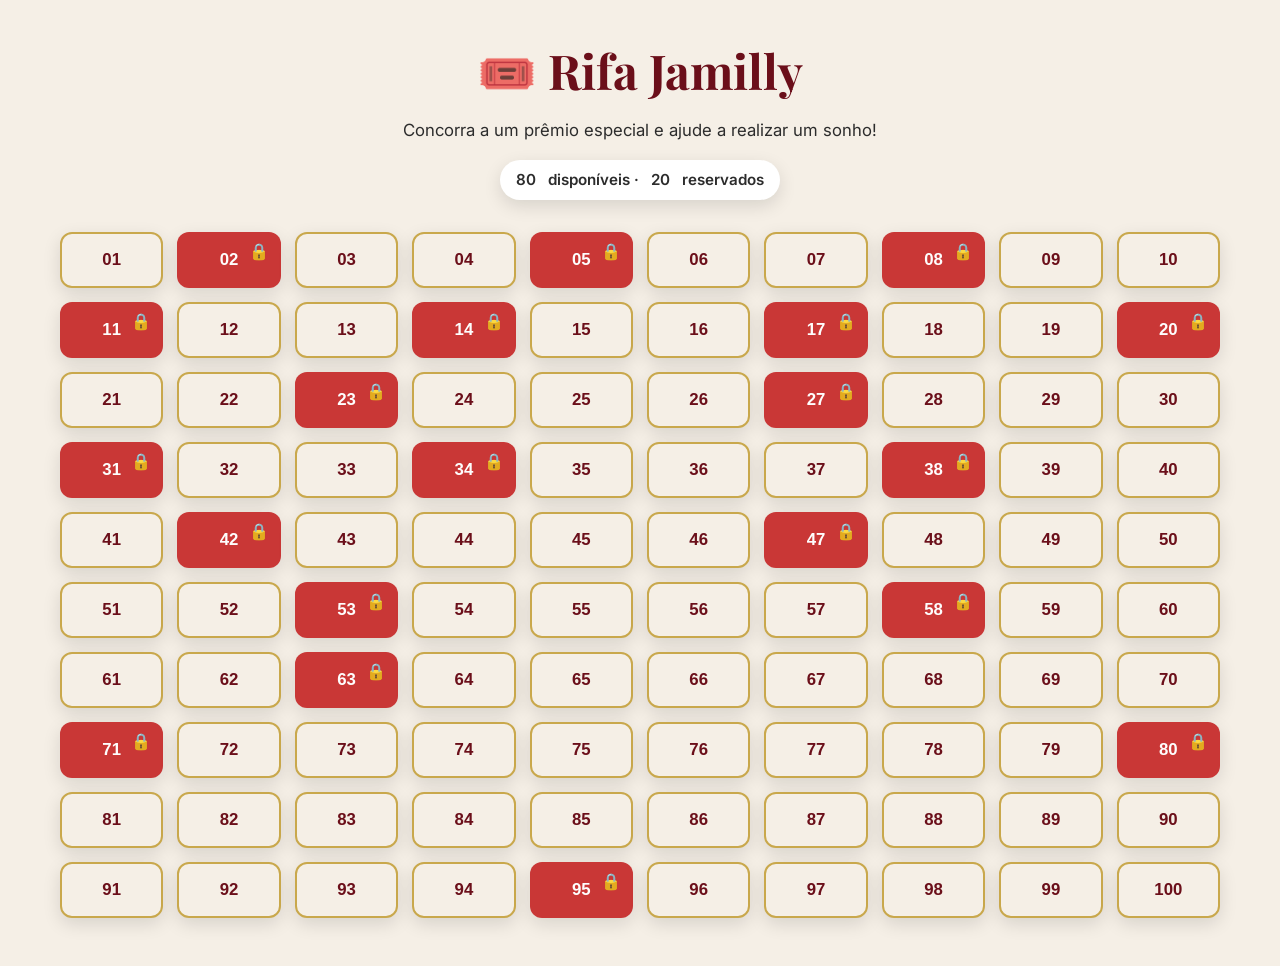
==== detalhe.html @ f8756da6 "Add static rifa pages and data Agent-Logs-Url: https://github.com/paulovictorbotelhosilva/rifa-jamil" ====
<!DOCTYPE html>
<html lang="pt-BR">
  <head>
    <meta charset="UTF-8" />
    <meta name="viewport" content="width=device-width, initial-scale=1.0" />
    <title>Detalhe - Rifa Jamilly</title>
    <link rel="preconnect" href="https://fonts.googleapis.com" />
    <link rel="preconnect" href="https://fonts.gstatic.com" crossorigin />
    <link
      href="https://fonts.googleapis.com/css2?family=Inter:wght@400;600;700&family=Playfair+Display:wght@600;700&display=swap"
      rel="stylesheet"
    />
    <link rel="stylesheet" href="css/style.css" />
  </head>
  <body>
    <main class="container">
      <a class="back-link" href="index.html">← Voltar para todos os números</a>

      <section class="detail-grid">
        <article class="card">
          <h2 class="section-title">Informações da Rifa</h2>
          <p><strong>Nome:</strong> Rifa Jamilly</p>
          <p><strong>Prêmio:</strong> Cesta especial com itens personalizados.</p>
          <p><strong>Data do sorteio:</strong> 30/08/2026</p>
          <p><strong>Valor por número:</strong> R$ 10,00</p>

          <ul class="list">
            <li>Escolha um número disponível.</li>
            <li>Envie o comprovante do PIX após reservar.</li>
            <li>O sorteio será realizado ao vivo no Instagram.</li>
          </ul>

          <div class="pix-box">
            <span class="pix-key">Chave PIX: <strong id="pix-key">98984614936</strong></span>
            <button class="btn btn-outline" id="copy-pix" type="button">📋 Copiar PIX</button>
          </div>
        </article>

        <aside class="card">
          <h2 class="section-title">Número Selecionado</h2>
          <div id="selected-number" class="number-display">--</div>
          <div id="status-badge" class="badge">Status</div>

          <p id="reserved-by" class="notice hidden"></p>

          <a
            id="whatsapp-button"
            class="btn btn-success"
            href="#"
            target="_blank"
            rel="noopener noreferrer"
          >
            💬 Reservar via WhatsApp
          </a>
          <button id="whatsapp-disabled" class="btn btn-disabled hidden" type="button" disabled>
            💬 Reservar via WhatsApp
          </button>
          <p id="reserved-message" class="notice hidden">Este número já foi reservado 💛</p>
        </aside>
      </section>
    </main>

    <script src="js/detalhe.js" defer></script>
  </body>
</html>
---- css/style.css ----
:root {
  --vinho: #6b0f1a;
  --dourado: #c9a84c;
  --bege-claro: #f5efe6;
  --texto: #2c2c2c;
  --branco: #ffffff;
  --verde: #2e7d32;
  --vermelho: #c62828;
  --sombra: 0 6px 18px rgba(0, 0, 0, 0.12);
  --sombra-intensa: 0 10px 24px rgba(0, 0, 0, 0.18);
}

* {
  box-sizing: border-box;
  margin: 0;
  padding: 0;
}

body {
  font-family: "Inter", sans-serif;
  background: var(--bege-claro);
  color: var(--texto);
  line-height: 1.6;
  min-height: 100vh;
}

a {
  color: inherit;
  text-decoration: none;
}

.container {
  max-width: 1200px;
  margin: 0 auto;
  padding: 32px 20px 48px;
}

.header {
  text-align: center;
  margin-bottom: 32px;
}

.header h1 {
  font-family: "Playfair Display", serif;
  font-size: clamp(2rem, 4vw, 3rem);
  color: var(--vinho);
  margin-bottom: 8px;
}

.header p {
  font-size: 1.05rem;
  margin-bottom: 16px;
}

.counter {
  display: inline-flex;
  gap: 12px;
  padding: 8px 16px;
  border-radius: 999px;
  background: var(--branco);
  box-shadow: var(--sombra);
  font-weight: 600;
  font-size: 0.95rem;
}

.numbers-grid {
  display: grid;
  grid-template-columns: repeat(4, minmax(0, 1fr));
  gap: 14px;
}

.number-card {
  position: relative;
  border: 2px solid var(--dourado);
  border-radius: 12px;
  background: var(--bege-claro);
  color: var(--vinho);
  font-size: 1.05rem;
  font-weight: 700;
  padding: 16px 0;
  text-align: center;
  cursor: pointer;
  box-shadow: var(--sombra);
  transition: transform 0.2s ease, box-shadow 0.2s ease;
  min-height: 52px;
}

.number-card.available:hover {
  transform: scale(1.08);
  box-shadow: var(--sombra-intensa);
}

.number-card.reserved {
  background: var(--vermelho);
  color: var(--branco);
  cursor: not-allowed;
  border-color: transparent;
}

.number-card.reserved .lock {
  position: absolute;
  top: 8px;
  right: 10px;
  font-size: 1rem;
}

.number-card:disabled {
  opacity: 0.92;
}

.detail-grid {
  display: grid;
  grid-template-columns: 1fr;
  gap: 24px;
}

.card {
  background: var(--branco);
  border-radius: 12px;
  padding: 24px;
  box-shadow: var(--sombra);
}

.section-title {
  font-family: "Playfair Display", serif;
  color: var(--vinho);
  font-size: 1.6rem;
  margin-bottom: 12px;
}

.list {
  padding-left: 20px;
  display: grid;
  gap: 8px;
  margin-top: 12px;
}

.badge {
  display: inline-flex;
  align-items: center;
  gap: 8px;
  padding: 6px 12px;
  border-radius: 999px;
  font-size: 0.9rem;
  font-weight: 600;
  margin-top: 8px;
}

.badge.available {
  background: rgba(46, 125, 50, 0.12);
  color: var(--verde);
}

.badge.reserved {
  background: rgba(198, 40, 40, 0.12);
  color: var(--vermelho);
}

.number-display {
  font-size: clamp(3rem, 8vw, 5rem);
  font-weight: 700;
  margin-bottom: 8px;
}

.number-display.available {
  color: var(--verde);
}

.number-display.reserved {
  color: var(--vermelho);
}

.btn {
  display: inline-flex;
  align-items: center;
  justify-content: center;
  gap: 8px;
  padding: 12px 18px;
  border-radius: 10px;
  border: none;
  font-weight: 600;
  cursor: pointer;
  min-width: 44px;
  min-height: 44px;
  transition: transform 0.2s ease, box-shadow 0.2s ease;
}

.btn:hover {
  transform: scale(1.03);
  box-shadow: var(--sombra-intensa);
}

.btn-primary {
  background: var(--vinho);
  color: var(--branco);
}

.btn-outline {
  background: transparent;
  border: 1px solid var(--vinho);
  color: var(--vinho);
}

.btn-success {
  background: var(--verde);
  color: var(--branco);
}

.btn-disabled {
  background: #d9d9d9;
  color: #666666;
  cursor: not-allowed;
  box-shadow: none;
}

.btn-disabled:hover {
  transform: none;
  box-shadow: none;
}

.pix-box {
  display: flex;
  flex-wrap: wrap;
  gap: 12px;
  align-items: center;
  margin-top: 12px;
}

.pix-key {
  font-weight: 600;
  font-size: 1rem;
  word-break: break-all;
}

.notice {
  margin-top: 16px;
  font-weight: 600;
  color: var(--vinho);
}

.hidden {
  display: none;
}

.back-link {
  display: inline-flex;
  align-items: center;
  gap: 8px;
  margin-bottom: 20px;
  color: var(--vinho);
  font-weight: 600;
}

@media (min-width: 480px) {
  .numbers-grid {
    grid-template-columns: repeat(6, minmax(0, 1fr));
  }
}

@media (min-width: 1024px) {
  .numbers-grid {
    grid-template-columns: repeat(10, minmax(0, 1fr));
  }

  .detail-grid {
    grid-template-columns: 1.2fr 0.8fr;
    align-items: start;
  }
}
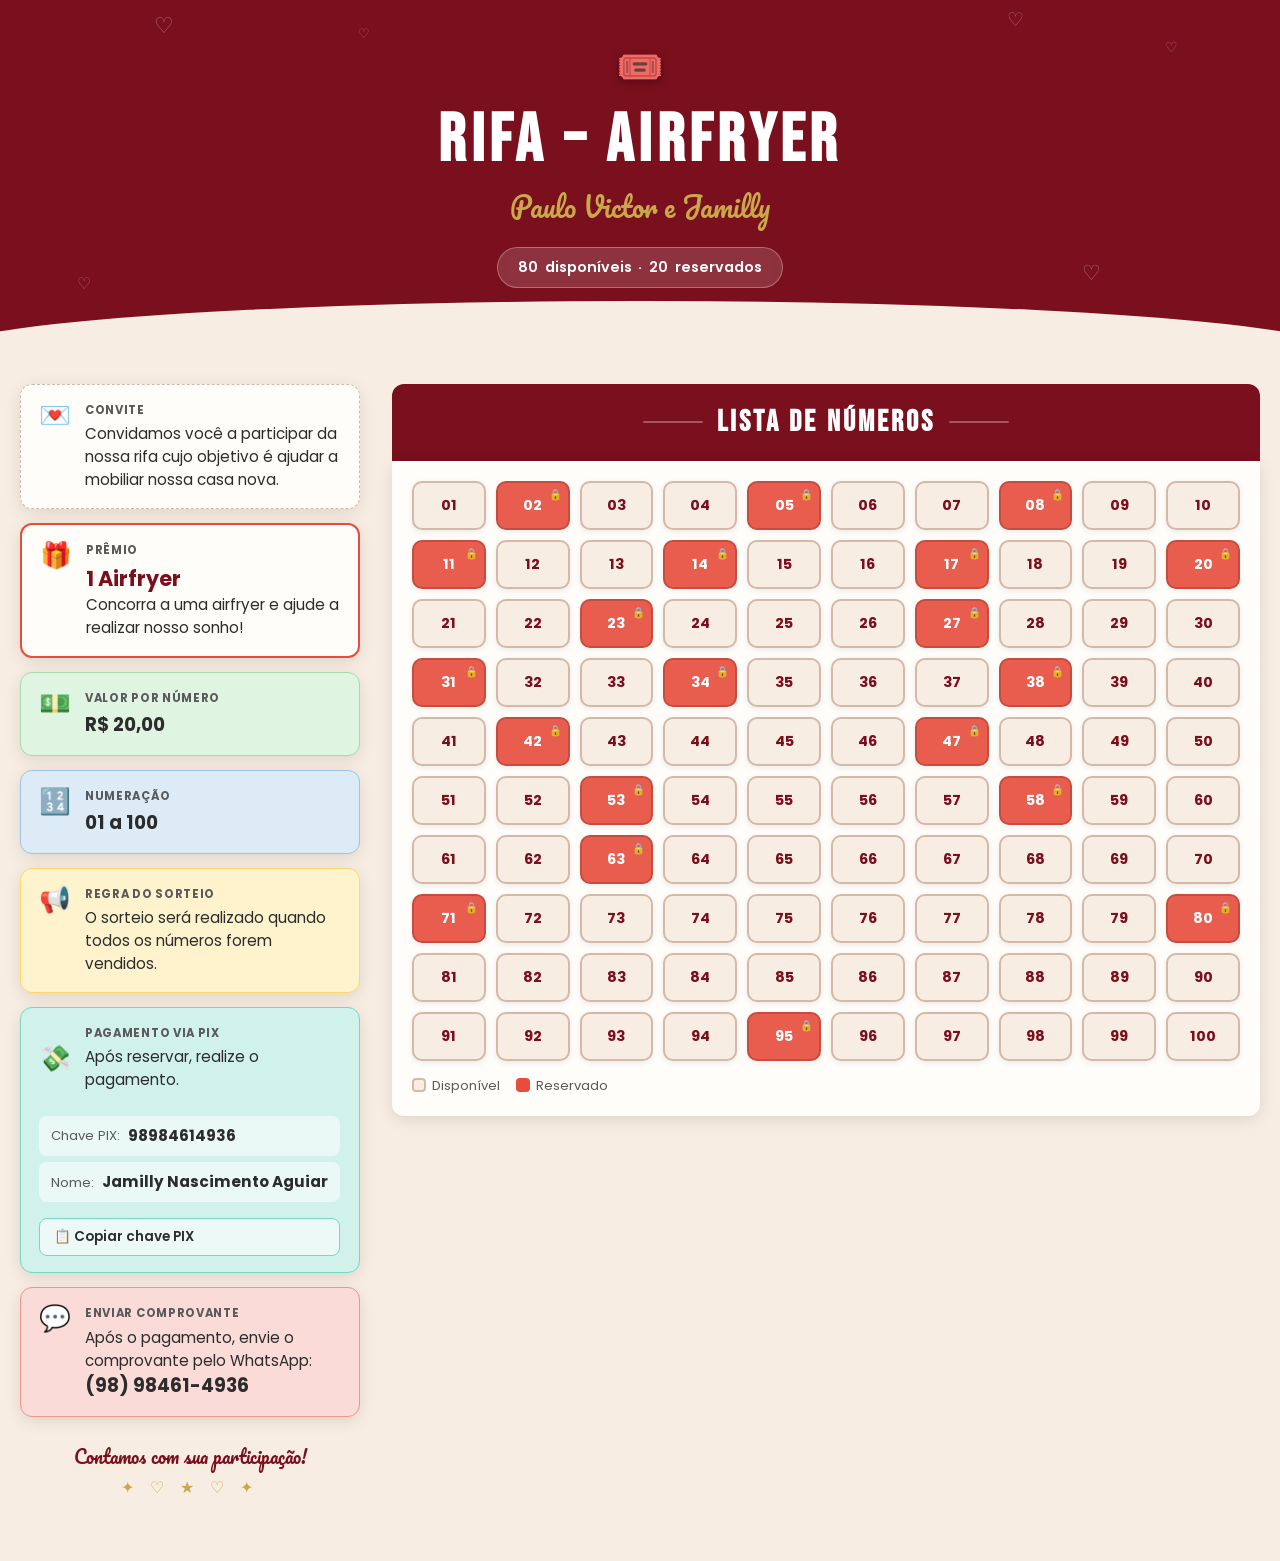
==== commit 724a3196: "feat: redesign completo com nova identidade visual Rifa Airfryer - Nova paleta: vinho #7A0F1D, bege " ====
--- a/detalhe.html
+++ b/detalhe.html
@@ -3,40 +3,70 @@
   <head>
     <meta charset="UTF-8" />
     <meta name="viewport" content="width=device-width, initial-scale=1.0" />
-    <title>Detalhe - Rifa Jamilly</title>
+    <title>Reservar Número – Rifa Airfryer</title>
     <link rel="preconnect" href="https://fonts.googleapis.com" />
     <link rel="preconnect" href="https://fonts.gstatic.com" crossorigin />
     <link
-      href="https://fonts.googleapis.com/css2?family=Inter:wght@400;600;700&family=Playfair+Display:wght@600;700&display=swap"
+      href="https://fonts.googleapis.com/css2?family=Bebas+Neue&family=Pacifico&family=Poppins:wght@400;600;700&display=swap"
       rel="stylesheet"
     />
     <link rel="stylesheet" href="css/style.css" />
   </head>
   <body>
+    <!-- Mini header -->
+    <header class="site-header" style="padding-bottom: 48px;">
+      <span class="heart heart-1">♡</span>
+      <span class="heart heart-3">♡</span>
+      <span class="heart heart-4">♡</span>
+      <div class="header-inner">
+        <span class="header-ticket" aria-hidden="true">🎟️</span>
+        <h1 style="font-size: clamp(1.8rem, 5vw, 2.8rem);">RIFA – AIRFRYER</h1>
+        <p class="header-subtitle" style="font-size: 1rem; margin-bottom: 0;">Paulo Victor e Jamilly</p>
+      </div>
+    </header>
+
     <main class="container">
       <a class="back-link" href="index.html">← Voltar para todos os números</a>
 
       <section class="detail-grid">
+        <!-- Card informações -->
         <article class="card">
           <h2 class="section-title">Informações da Rifa</h2>
-          <p><strong>Nome:</strong> Rifa Jamilly</p>
-          <p><strong>Prêmio:</strong> Cesta especial com itens personalizados.</p>
-          <p><strong>Data do sorteio:</strong> 30/08/2026</p>
-          <p><strong>Valor por número:</strong> R$ 10,00</p>
+
+          <div class="detail-info-row">
+            <strong>🎁 Prêmio:</strong>
+            <span>1 Airfryer</span>
+          </div>
+          <div class="detail-info-row">
+            <strong>💵 Valor:</strong>
+            <span>R$ 20,00 por número</span>
+          </div>
+          <div class="detail-info-row">
+            <strong>🔢 Numeração:</strong>
+            <span>01 a 100</span>
+          </div>
 
           <ul class="list">
-            <li>Escolha um número disponível.</li>
-            <li>Envie o comprovante do PIX após reservar.</li>
-            <li>O sorteio será realizado ao vivo no Instagram.</li>
+            <li>Escolha um número disponível e clique para reservar.</li>
+            <li>Realize o pagamento via PIX para Jamilly Nascimento Aguiar.</li>
+            <li>Envie o comprovante pelo WhatsApp após o pagamento.</li>
+            <li>O sorteio ocorrerá quando todos os números forem vendidos.</li>
           </ul>
 
           <div class="pix-box">
-            <span class="pix-key">Chave PIX: <strong id="pix-key">98984614936</strong></span>
-            <button class="btn btn-outline" id="copy-pix" type="button">📋 Copiar PIX</button>
+            <p class="pix-box-label">💸 Pagamento via PIX</p>
+            <p class="pix-key" id="pix-key">98984614936</p>
+            <p style="font-size:0.85rem; color: var(--texto-suave); margin-top:4px;">
+              Nome: <strong>Jamilly Nascimento Aguiar</strong>
+            </p>
+            <button class="btn btn-outline" id="copy-pix" type="button" style="margin-top:12px;">
+              📋 Copiar chave PIX
+            </button>
           </div>
         </article>
 
-        <aside class="card">
+        <!-- Card número selecionado -->
+        <aside class="card" style="text-align: center;">
           <h2 class="section-title">Número Selecionado</h2>
           <div id="selected-number" class="number-display">--</div>
           <div id="status-badge" class="badge">Status</div>
@@ -53,7 +83,7 @@
             💬 Reservar via WhatsApp
           </a>
           <button id="whatsapp-disabled" class="btn btn-disabled hidden" type="button" disabled>
-            💬 Reservar via WhatsApp
+            💬 Já reservado
           </button>
           <p id="reserved-message" class="notice hidden">Este número já foi reservado 💛</p>
         </aside>
--- a/css/style.css
+++ b/css/style.css
@@ -1,24 +1,42 @@
+/* ===== VARIÁVEIS ===== */
 :root {
-  --vinho: #6b0f1a;
+  --vinho: #7a0f1d;
+  --vinho-dark: #5c0a16;
+  --vermelho: #e74c3c;
+  --bege: #f7ede2;
+  --branco-suave: #fffdf9;
+  --branco: #ffffff;
   --dourado: #c9a84c;
-  --bege-claro: #f5efe6;
   --texto: #2c2c2c;
-  --branco: #ffffff;
-  --verde: #2e7d32;
-  --vermelho: #c62828;
-  --sombra: 0 6px 18px rgba(0, 0, 0, 0.12);
-  --sombra-intensa: 0 10px 24px rgba(0, 0, 0, 0.18);
-}
-
-* {
+  --texto-suave: #5a5a5a;
+
+  /* Cards */
+  --card-verde: #dff5e1;
+  --card-verde-borda: #a8d9b0;
+  --card-azul: #ddebf7;
+  --card-azul-borda: #9dc3e6;
+  --card-amarelo: #fff3cd;
+  --card-amarelo-borda: #ffd966;
+  --card-pix: #d1f2eb;
+  --card-pix-borda: #76d7c4;
+  --card-whats: #fadbd8;
+  --card-whats-borda: #f1948a;
+
+  --sombra: 0 4px 16px rgba(0, 0, 0, 0.1);
+  --sombra-intensa: 0 8px 24px rgba(0, 0, 0, 0.18);
+  --radius: 12px;
+}
+
+/* ===== RESET ===== */
+*, *::before, *::after {
   box-sizing: border-box;
   margin: 0;
   padding: 0;
 }
 
 body {
-  font-family: "Inter", sans-serif;
-  background: var(--bege-claro);
+  font-family: "Poppins", "Inter", sans-serif;
+  background: var(--bege);
   color: var(--texto);
   line-height: 1.6;
   min-height: 100vh;
@@ -29,83 +47,434 @@
   text-decoration: none;
 }
 
-.container {
-  max-width: 1200px;
-  margin: 0 auto;
-  padding: 32px 20px 48px;
-}
-
-.header {
+/* ===== HEADER ===== */
+.site-header {
+  background: var(--vinho);
+  position: relative;
+  padding: 36px 24px 64px;
   text-align: center;
-  margin-bottom: 32px;
-}
-
-.header h1 {
-  font-family: "Playfair Display", serif;
-  font-size: clamp(2rem, 4vw, 3rem);
-  color: var(--vinho);
+  overflow: hidden;
+}
+
+.site-header::after {
+  content: "";
+  position: absolute;
+  bottom: -1px;
+  left: -5%;
+  width: 110%;
+  height: 52px;
+  background: var(--bege);
+  border-radius: 50% 50% 0 0 / 100% 100% 0 0;
+}
+
+.header-inner {
+  position: relative;
+  z-index: 1;
+}
+
+.header-ticket {
+  font-size: 2.4rem;
+  display: block;
   margin-bottom: 8px;
-}
-
-.header p {
-  font-size: 1.05rem;
-  margin-bottom: 16px;
+  filter: drop-shadow(0 2px 4px rgba(0,0,0,0.3));
+}
+
+.site-header h1 {
+  font-family: "Bebas Neue", "Anton", sans-serif;
+  font-size: clamp(2.6rem, 7vw, 4.2rem);
+  color: var(--branco);
+  letter-spacing: 0.08em;
+  line-height: 1.1;
+  text-transform: uppercase;
+}
+
+.header-subtitle {
+  font-family: "Pacifico", cursive;
+  font-size: clamp(1.1rem, 3vw, 1.7rem);
+  color: var(--dourado);
+  margin-top: 6px;
+  margin-bottom: 18px;
 }
 
 .counter {
   display: inline-flex;
-  gap: 12px;
-  padding: 8px 16px;
+  gap: 4px;
+  padding: 8px 20px;
   border-radius: 999px;
-  background: var(--branco);
+  background: rgba(255,255,255,0.15);
+  border: 1.5px solid rgba(255,255,255,0.3);
+  color: var(--branco);
+  font-weight: 600;
+  font-size: 0.9rem;
+  backdrop-filter: blur(4px);
+}
+
+/* Corações decorativos do header */
+.heart {
+  position: absolute;
+  font-size: 1.1rem;
+  color: rgba(255,255,255,0.35);
+  line-height: 1;
+  pointer-events: none;
+  user-select: none;
+}
+.heart-1 { top: 14px; left: 12%; font-size: 1.4rem; }
+.heart-2 { top: 28px; left: 28%; font-size: 0.8rem; }
+.heart-3 { top: 10px; right: 20%; font-size: 1.2rem; }
+.heart-4 { top: 40px; right: 8%; font-size: 0.9rem; }
+.heart-5 { bottom: 60px; left: 6%; font-size: 1rem; }
+.heart-6 { bottom: 68px; right: 14%; font-size: 1.3rem; }
+
+/* ===== LAYOUT PRINCIPAL ===== */
+.main-layout {
+  display: flex;
+  flex-direction: column;
+  gap: 32px;
+  max-width: 1280px;
+  margin: 0 auto;
+  padding: 32px 20px 56px;
+}
+
+@media (min-width: 1024px) {
+  .main-layout {
+    flex-direction: row;
+    align-items: flex-start;
+  }
+
+  .info-column {
+    width: 340px;
+    flex-shrink: 0;
+  }
+
+  .numbers-column {
+    flex: 1;
+    min-width: 0;
+  }
+}
+
+/* ===== COLUNA DE INFORMAÇÕES ===== */
+.info-column {
+  display: flex;
+  flex-direction: column;
+  gap: 14px;
+}
+
+/* ===== CARDS INFORMATIVOS ===== */
+.info-card {
+  border-radius: var(--radius);
+  padding: 16px 18px;
+  display: flex;
+  align-items: flex-start;
+  gap: 14px;
   box-shadow: var(--sombra);
+}
+
+.info-card-icon {
+  font-size: 1.6rem;
+  flex-shrink: 0;
+  line-height: 1;
+  margin-top: 2px;
+}
+
+.info-card-body {
+  flex: 1;
+}
+
+.info-card-title {
+  font-size: 0.72rem;
+  font-weight: 700;
+  text-transform: uppercase;
+  letter-spacing: 0.06em;
+  color: var(--texto-suave);
+  margin-bottom: 4px;
+}
+
+.info-card-text {
+  font-size: 0.95rem;
+  line-height: 1.5;
+  color: var(--texto);
+}
+
+.info-card-text strong {
+  font-size: 1.15rem;
+  display: block;
+}
+
+/* Card convite */
+.card-convite {
+  background: var(--branco-suave);
+  border: 1.5px dashed #d4b8a8;
+}
+
+/* Card prêmio */
+.card-premio {
+  background: var(--branco-suave);
+  border: 2px solid var(--vermelho);
+}
+
+.card-premio .info-card-text strong {
+  color: var(--vinho);
+  font-size: 1.3rem;
+}
+
+/* Card valor */
+.card-valor {
+  background: var(--card-verde);
+  border: 1.5px solid var(--card-verde-borda);
+}
+
+/* Card números */
+.card-numeros {
+  background: var(--card-azul);
+  border: 1.5px solid var(--card-azul-borda);
+}
+
+/* Card regras */
+.card-regras {
+  background: var(--card-amarelo);
+  border: 1.5px solid var(--card-amarelo-borda);
+}
+
+/* Card PIX */
+.card-pix {
+  background: var(--card-pix);
+  border: 1.5px solid var(--card-pix-borda);
+  flex-direction: column;
+}
+
+.card-pix .pix-header {
+  display: flex;
+  align-items: center;
+  gap: 14px;
+}
+
+.card-pix .pix-details {
+  margin-top: 10px;
+  display: flex;
+  flex-direction: column;
+  gap: 6px;
+}
+
+.pix-field {
+  display: flex;
+  align-items: center;
+  gap: 8px;
+  background: rgba(255,255,255,0.55);
+  border-radius: 8px;
+  padding: 8px 12px;
+}
+
+.pix-field span {
+  font-size: 0.82rem;
+  color: var(--texto-suave);
+  white-space: nowrap;
+}
+
+.pix-field strong {
+  font-size: 0.95rem;
+  color: var(--texto);
+  word-break: break-all;
+}
+
+.btn-copy-pix {
+  display: inline-flex;
+  align-items: center;
+  gap: 6px;
+  margin-top: 10px;
+  padding: 8px 14px;
+  border-radius: 8px;
+  border: 1.5px solid var(--card-pix-borda);
+  background: rgba(255,255,255,0.6);
+  font-size: 0.85rem;
   font-weight: 600;
-  font-size: 0.95rem;
+  color: var(--texto);
+  cursor: pointer;
+  transition: background 0.2s;
+  font-family: inherit;
+}
+
+.btn-copy-pix:hover {
+  background: rgba(255,255,255,0.85);
+}
+
+/* Card WhatsApp */
+.card-whats {
+  background: var(--card-whats);
+  border: 1.5px solid var(--card-whats-borda);
+}
+
+/* Rodapé da coluna */
+.info-footer {
+  text-align: center;
+  padding: 12px 0 4px;
+}
+
+.info-footer-text {
+  font-family: "Pacifico", cursive;
+  font-size: 1.1rem;
+  color: var(--vinho);
+}
+
+.info-footer-deco {
+  font-size: 1rem;
+  margin-top: 4px;
+  letter-spacing: 6px;
+  color: var(--dourado);
+}
+
+/* ===== COLUNA DE NÚMEROS ===== */
+.numbers-column {
+  display: flex;
+  flex-direction: column;
+  gap: 0;
+}
+
+.numbers-section-header {
+  background: var(--vinho);
+  border-radius: var(--radius) var(--radius) 0 0;
+  padding: 14px 20px;
+  display: flex;
+  align-items: center;
+  justify-content: center;
+  gap: 14px;
+}
+
+.numbers-section-header h2 {
+  font-family: "Bebas Neue", "Anton", sans-serif;
+  font-size: clamp(1.4rem, 3vw, 1.9rem);
+  color: var(--branco);
+  letter-spacing: 0.1em;
+  text-transform: uppercase;
+}
+
+.numbers-section-header .deco-line {
+  flex: 1;
+  height: 2px;
+  background: rgba(255,255,255,0.3);
+  border-radius: 2px;
+  max-width: 60px;
+}
+
+.numbers-grid-wrapper {
+  background: var(--branco-suave);
+  border-radius: 0 0 var(--radius) var(--radius);
+  padding: 20px;
+  box-shadow: var(--sombra);
 }
 
 .numbers-grid {
   display: grid;
-  grid-template-columns: repeat(4, minmax(0, 1fr));
-  gap: 14px;
+  grid-template-columns: repeat(5, minmax(0, 1fr));
+  gap: 10px;
+}
+
+@media (min-width: 480px) {
+  .numbers-grid {
+    grid-template-columns: repeat(8, minmax(0, 1fr));
+  }
+}
+
+@media (min-width: 768px) {
+  .numbers-grid {
+    grid-template-columns: repeat(10, minmax(0, 1fr));
+  }
 }
 
 .number-card {
   position: relative;
-  border: 2px solid var(--dourado);
-  border-radius: 12px;
-  background: var(--bege-claro);
-  color: var(--vinho);
-  font-size: 1.05rem;
+  border: 2px solid #d4b8a8;
+  border-radius: 10px;
+  background: var(--bege);
+  color: var(--vinho);
+  font-size: 0.9rem;
   font-weight: 700;
-  padding: 16px 0;
+  font-family: "Poppins", sans-serif;
+  padding: 12px 4px;
   text-align: center;
   cursor: pointer;
-  box-shadow: var(--sombra);
-  transition: transform 0.2s ease, box-shadow 0.2s ease;
-  min-height: 52px;
+  box-shadow: 0 2px 6px rgba(0,0,0,0.08);
+  transition: transform 0.18s ease, box-shadow 0.18s ease, background 0.18s;
+  min-height: 48px;
 }
 
 .number-card.available:hover {
-  transform: scale(1.08);
+  transform: scale(1.1);
   box-shadow: var(--sombra-intensa);
+  background: var(--vinho);
+  color: var(--branco);
+  border-color: var(--vinho);
 }
 
 .number-card.reserved {
   background: var(--vermelho);
   color: var(--branco);
   cursor: not-allowed;
-  border-color: transparent;
+  border-color: #c0392b;
 }
 
 .number-card.reserved .lock {
   position: absolute;
-  top: 8px;
-  right: 10px;
-  font-size: 1rem;
+  top: 4px;
+  right: 6px;
+  font-size: 0.65rem;
 }
 
 .number-card:disabled {
-  opacity: 0.92;
+  opacity: 0.9;
+}
+
+/* ===== LEGENDA ===== */
+.grid-legend {
+  display: flex;
+  gap: 16px;
+  flex-wrap: wrap;
+  margin-top: 14px;
+  font-size: 0.82rem;
+  color: var(--texto-suave);
+}
+
+.legend-item {
+  display: flex;
+  align-items: center;
+  gap: 6px;
+}
+
+.legend-dot {
+  width: 14px;
+  height: 14px;
+  border-radius: 4px;
+  flex-shrink: 0;
+}
+
+.legend-dot.available {
+  background: var(--bege);
+  border: 2px solid #d4b8a8;
+}
+
+.legend-dot.reserved {
+  background: var(--vermelho);
+}
+
+/* ===== PÁGINA DETALHE ===== */
+.container {
+  max-width: 980px;
+  margin: 0 auto;
+  padding: 32px 20px 56px;
+}
+
+.back-link {
+  display: inline-flex;
+  align-items: center;
+  gap: 8px;
+  margin-bottom: 24px;
+  color: var(--vinho);
+  font-weight: 600;
+  font-size: 0.95rem;
+  transition: opacity 0.2s;
+}
+
+.back-link:hover {
+  opacity: 0.75;
 }
 
 .detail-grid {
@@ -114,78 +483,155 @@
   gap: 24px;
 }
 
+@media (min-width: 768px) {
+  .detail-grid {
+    grid-template-columns: 1.3fr 0.7fr;
+    align-items: start;
+  }
+}
+
 .card {
-  background: var(--branco);
-  border-radius: 12px;
-  padding: 24px;
+  background: var(--branco-suave);
+  border-radius: var(--radius);
+  padding: 28px;
   box-shadow: var(--sombra);
 }
 
 .section-title {
-  font-family: "Playfair Display", serif;
+  font-family: "Bebas Neue", "Anton", sans-serif;
   color: var(--vinho);
   font-size: 1.6rem;
-  margin-bottom: 12px;
+  letter-spacing: 0.06em;
+  margin-bottom: 16px;
+}
+
+.detail-info-row {
+  display: flex;
+  align-items: baseline;
+  gap: 8px;
+  margin-bottom: 10px;
+  font-size: 0.95rem;
+}
+
+.detail-info-row strong {
+  color: var(--vinho);
+  white-space: nowrap;
 }
 
 .list {
-  padding-left: 20px;
+  list-style: none;
   display: grid;
   gap: 8px;
   margin-top: 12px;
 }
 
+.list li {
+  display: flex;
+  align-items: flex-start;
+  gap: 8px;
+  font-size: 0.93rem;
+}
+
+.list li::before {
+  content: "✦";
+  color: var(--dourado);
+  font-size: 0.75rem;
+  margin-top: 3px;
+  flex-shrink: 0;
+}
+
+.pix-box {
+  margin-top: 20px;
+  background: var(--card-pix);
+  border: 1.5px solid var(--card-pix-borda);
+  border-radius: var(--radius);
+  padding: 16px;
+}
+
+.pix-box-label {
+  font-size: 0.75rem;
+  font-weight: 700;
+  text-transform: uppercase;
+  letter-spacing: 0.07em;
+  color: var(--texto-suave);
+  margin-bottom: 8px;
+}
+
+.pix-key {
+  font-weight: 700;
+  font-size: 1.05rem;
+  word-break: break-all;
+  color: var(--texto);
+}
+
 .badge {
   display: inline-flex;
   align-items: center;
   gap: 8px;
-  padding: 6px 12px;
+  padding: 7px 14px;
   border-radius: 999px;
   font-size: 0.9rem;
   font-weight: 600;
-  margin-top: 8px;
+  margin-top: 10px;
 }
 
 .badge.available {
-  background: rgba(46, 125, 50, 0.12);
-  color: var(--verde);
+  background: var(--card-verde);
+  color: #1a7a40;
+  border: 1.5px solid var(--card-verde-borda);
 }
 
 .badge.reserved {
-  background: rgba(198, 40, 40, 0.12);
-  color: var(--vermelho);
+  background: var(--card-whats);
+  color: #a93226;
+  border: 1.5px solid var(--card-whats-borda);
 }
 
 .number-display {
-  font-size: clamp(3rem, 8vw, 5rem);
-  font-weight: 700;
-  margin-bottom: 8px;
+  font-family: "Bebas Neue", "Anton", sans-serif;
+  font-size: clamp(4rem, 10vw, 6rem);
+  letter-spacing: 0.04em;
+  font-weight: 400;
+  line-height: 1;
+  margin-bottom: 6px;
 }
 
 .number-display.available {
-  color: var(--verde);
+  color: var(--vinho);
 }
 
 .number-display.reserved {
   color: var(--vermelho);
 }
 
+.notice {
+  margin-top: 14px;
+  font-weight: 600;
+  font-size: 0.92rem;
+  color: var(--vinho);
+}
+
 .btn {
   display: inline-flex;
   align-items: center;
   justify-content: center;
   gap: 8px;
-  padding: 12px 18px;
+  padding: 13px 20px;
   border-radius: 10px;
   border: none;
   font-weight: 600;
+  font-size: 0.95rem;
+  font-family: inherit;
   cursor: pointer;
   min-width: 44px;
   min-height: 44px;
-  transition: transform 0.2s ease, box-shadow 0.2s ease;
-}
-
-.btn:hover {
+  transition: transform 0.18s ease, box-shadow 0.18s ease, opacity 0.18s;
+  margin-top: 16px;
+  width: 100%;
+  text-align: center;
+}
+
+.btn:hover:not(:disabled) {
   transform: scale(1.03);
   box-shadow: var(--sombra-intensa);
 }
@@ -197,18 +643,20 @@
 
 .btn-outline {
   background: transparent;
-  border: 1px solid var(--vinho);
-  color: var(--vinho);
+  border: 1.5px solid var(--vinho);
+  color: var(--vinho);
+  margin-top: 10px;
+  width: auto;
 }
 
 .btn-success {
-  background: var(--verde);
+  background: #25d366;
   color: var(--branco);
 }
 
 .btn-disabled {
-  background: #d9d9d9;
-  color: #666666;
+  background: #e0dbd5;
+  color: #999;
   cursor: not-allowed;
   box-shadow: none;
 }
@@ -218,52 +666,6 @@
   box-shadow: none;
 }
 
-.pix-box {
-  display: flex;
-  flex-wrap: wrap;
-  gap: 12px;
-  align-items: center;
-  margin-top: 12px;
-}
-
-.pix-key {
-  font-weight: 600;
-  font-size: 1rem;
-  word-break: break-all;
-}
-
-.notice {
-  margin-top: 16px;
-  font-weight: 600;
-  color: var(--vinho);
-}
-
 .hidden {
   display: none;
 }
-
-.back-link {
-  display: inline-flex;
-  align-items: center;
-  gap: 8px;
-  margin-bottom: 20px;
-  color: var(--vinho);
-  font-weight: 600;
-}
-
-@media (min-width: 480px) {
-  .numbers-grid {
-    grid-template-columns: repeat(6, minmax(0, 1fr));
-  }
-}
-
-@media (min-width: 1024px) {
-  .numbers-grid {
-    grid-template-columns: repeat(10, minmax(0, 1fr));
-  }
-
-  .detail-grid {
-    grid-template-columns: 1.2fr 0.8fr;
-    align-items: start;
-  }
-}
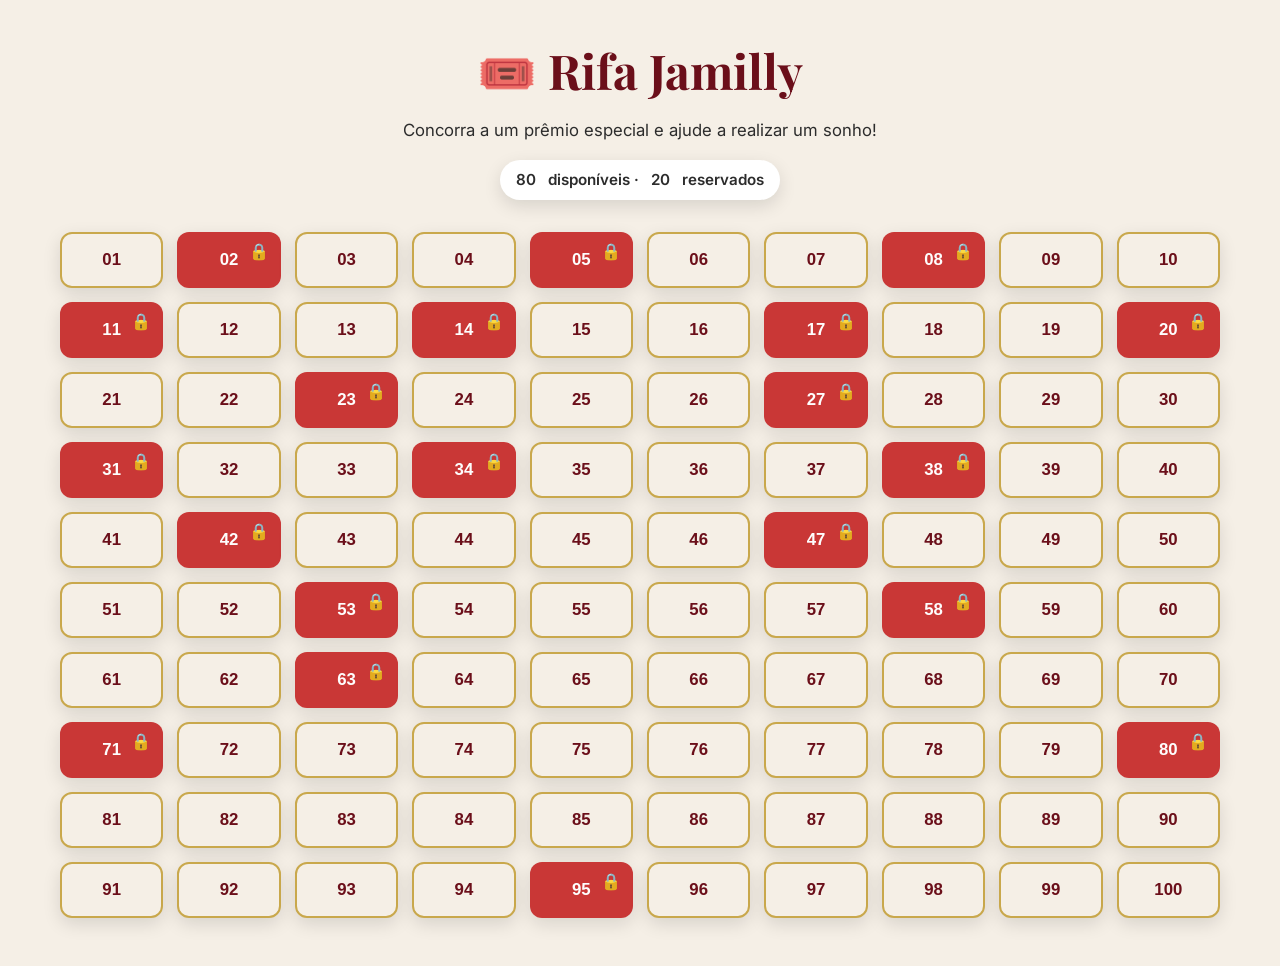
==== commit 6fe7dea1: "Revert "Redesign: Rifa Airfryer – nova identidade visual e informações corretas"" ====
--- a/detalhe.html
+++ b/detalhe.html
@@ -3,70 +3,40 @@
   <head>
     <meta charset="UTF-8" />
     <meta name="viewport" content="width=device-width, initial-scale=1.0" />
-    <title>Reservar Número – Rifa Airfryer</title>
+    <title>Detalhe - Rifa Jamilly</title>
     <link rel="preconnect" href="https://fonts.googleapis.com" />
     <link rel="preconnect" href="https://fonts.gstatic.com" crossorigin />
     <link
-      href="https://fonts.googleapis.com/css2?family=Bebas+Neue&family=Pacifico&family=Poppins:wght@400;600;700&display=swap"
+      href="https://fonts.googleapis.com/css2?family=Inter:wght@400;600;700&family=Playfair+Display:wght@600;700&display=swap"
       rel="stylesheet"
     />
     <link rel="stylesheet" href="css/style.css" />
   </head>
   <body>
-    <!-- Mini header -->
-    <header class="site-header" style="padding-bottom: 48px;">
-      <span class="heart heart-1">♡</span>
-      <span class="heart heart-3">♡</span>
-      <span class="heart heart-4">♡</span>
-      <div class="header-inner">
-        <span class="header-ticket" aria-hidden="true">🎟️</span>
-        <h1 style="font-size: clamp(1.8rem, 5vw, 2.8rem);">RIFA – AIRFRYER</h1>
-        <p class="header-subtitle" style="font-size: 1rem; margin-bottom: 0;">Paulo Victor e Jamilly</p>
-      </div>
-    </header>
-
     <main class="container">
       <a class="back-link" href="index.html">← Voltar para todos os números</a>
 
       <section class="detail-grid">
-        <!-- Card informações -->
         <article class="card">
           <h2 class="section-title">Informações da Rifa</h2>
-
-          <div class="detail-info-row">
-            <strong>🎁 Prêmio:</strong>
-            <span>1 Airfryer</span>
-          </div>
-          <div class="detail-info-row">
-            <strong>💵 Valor:</strong>
-            <span>R$ 20,00 por número</span>
-          </div>
-          <div class="detail-info-row">
-            <strong>🔢 Numeração:</strong>
-            <span>01 a 100</span>
-          </div>
+          <p><strong>Nome:</strong> Rifa Jamilly</p>
+          <p><strong>Prêmio:</strong> Cesta especial com itens personalizados.</p>
+          <p><strong>Data do sorteio:</strong> 30/08/2026</p>
+          <p><strong>Valor por número:</strong> R$ 10,00</p>
 
           <ul class="list">
-            <li>Escolha um número disponível e clique para reservar.</li>
-            <li>Realize o pagamento via PIX para Jamilly Nascimento Aguiar.</li>
-            <li>Envie o comprovante pelo WhatsApp após o pagamento.</li>
-            <li>O sorteio ocorrerá quando todos os números forem vendidos.</li>
+            <li>Escolha um número disponível.</li>
+            <li>Envie o comprovante do PIX após reservar.</li>
+            <li>O sorteio será realizado ao vivo no Instagram.</li>
           </ul>
 
           <div class="pix-box">
-            <p class="pix-box-label">💸 Pagamento via PIX</p>
-            <p class="pix-key" id="pix-key">98984614936</p>
-            <p style="font-size:0.85rem; color: var(--texto-suave); margin-top:4px;">
-              Nome: <strong>Jamilly Nascimento Aguiar</strong>
-            </p>
-            <button class="btn btn-outline" id="copy-pix" type="button" style="margin-top:12px;">
-              📋 Copiar chave PIX
-            </button>
+            <span class="pix-key">Chave PIX: <strong id="pix-key">98984614936</strong></span>
+            <button class="btn btn-outline" id="copy-pix" type="button">📋 Copiar PIX</button>
           </div>
         </article>
 
-        <!-- Card número selecionado -->
-        <aside class="card" style="text-align: center;">
+        <aside class="card">
           <h2 class="section-title">Número Selecionado</h2>
           <div id="selected-number" class="number-display">--</div>
           <div id="status-badge" class="badge">Status</div>
@@ -83,7 +53,7 @@
             💬 Reservar via WhatsApp
           </a>
           <button id="whatsapp-disabled" class="btn btn-disabled hidden" type="button" disabled>
-            💬 Já reservado
+            💬 Reservar via WhatsApp
           </button>
           <p id="reserved-message" class="notice hidden">Este número já foi reservado 💛</p>
         </aside>
--- a/css/style.css
+++ b/css/style.css
@@ -1,42 +1,24 @@
-/* ===== VARIÁVEIS ===== */
 :root {
-  --vinho: #7a0f1d;
-  --vinho-dark: #5c0a16;
-  --vermelho: #e74c3c;
-  --bege: #f7ede2;
-  --branco-suave: #fffdf9;
+  --vinho: #6b0f1a;
+  --dourado: #c9a84c;
+  --bege-claro: #f5efe6;
+  --texto: #2c2c2c;
   --branco: #ffffff;
-  --dourado: #c9a84c;
-  --texto: #2c2c2c;
-  --texto-suave: #5a5a5a;
-
-  /* Cards */
-  --card-verde: #dff5e1;
-  --card-verde-borda: #a8d9b0;
-  --card-azul: #ddebf7;
-  --card-azul-borda: #9dc3e6;
-  --card-amarelo: #fff3cd;
-  --card-amarelo-borda: #ffd966;
-  --card-pix: #d1f2eb;
-  --card-pix-borda: #76d7c4;
-  --card-whats: #fadbd8;
-  --card-whats-borda: #f1948a;
-
-  --sombra: 0 4px 16px rgba(0, 0, 0, 0.1);
-  --sombra-intensa: 0 8px 24px rgba(0, 0, 0, 0.18);
-  --radius: 12px;
-}
-
-/* ===== RESET ===== */
-*, *::before, *::after {
+  --verde: #2e7d32;
+  --vermelho: #c62828;
+  --sombra: 0 6px 18px rgba(0, 0, 0, 0.12);
+  --sombra-intensa: 0 10px 24px rgba(0, 0, 0, 0.18);
+}
+
+* {
   box-sizing: border-box;
   margin: 0;
   padding: 0;
 }
 
 body {
-  font-family: "Poppins", "Inter", sans-serif;
-  background: var(--bege);
+  font-family: "Inter", sans-serif;
+  background: var(--bege-claro);
   color: var(--texto);
   line-height: 1.6;
   min-height: 100vh;
@@ -47,434 +29,83 @@
   text-decoration: none;
 }
 
-/* ===== HEADER ===== */
-.site-header {
-  background: var(--vinho);
-  position: relative;
-  padding: 36px 24px 64px;
+.container {
+  max-width: 1200px;
+  margin: 0 auto;
+  padding: 32px 20px 48px;
+}
+
+.header {
   text-align: center;
-  overflow: hidden;
-}
-
-.site-header::after {
-  content: "";
-  position: absolute;
-  bottom: -1px;
-  left: -5%;
-  width: 110%;
-  height: 52px;
-  background: var(--bege);
-  border-radius: 50% 50% 0 0 / 100% 100% 0 0;
-}
-
-.header-inner {
-  position: relative;
-  z-index: 1;
-}
-
-.header-ticket {
-  font-size: 2.4rem;
-  display: block;
+  margin-bottom: 32px;
+}
+
+.header h1 {
+  font-family: "Playfair Display", serif;
+  font-size: clamp(2rem, 4vw, 3rem);
+  color: var(--vinho);
   margin-bottom: 8px;
-  filter: drop-shadow(0 2px 4px rgba(0,0,0,0.3));
-}
-
-.site-header h1 {
-  font-family: "Bebas Neue", "Anton", sans-serif;
-  font-size: clamp(2.6rem, 7vw, 4.2rem);
-  color: var(--branco);
-  letter-spacing: 0.08em;
-  line-height: 1.1;
-  text-transform: uppercase;
-}
-
-.header-subtitle {
-  font-family: "Pacifico", cursive;
-  font-size: clamp(1.1rem, 3vw, 1.7rem);
-  color: var(--dourado);
-  margin-top: 6px;
-  margin-bottom: 18px;
+}
+
+.header p {
+  font-size: 1.05rem;
+  margin-bottom: 16px;
 }
 
 .counter {
   display: inline-flex;
-  gap: 4px;
-  padding: 8px 20px;
+  gap: 12px;
+  padding: 8px 16px;
   border-radius: 999px;
-  background: rgba(255,255,255,0.15);
-  border: 1.5px solid rgba(255,255,255,0.3);
-  color: var(--branco);
-  font-weight: 600;
-  font-size: 0.9rem;
-  backdrop-filter: blur(4px);
-}
-
-/* Corações decorativos do header */
-.heart {
-  position: absolute;
-  font-size: 1.1rem;
-  color: rgba(255,255,255,0.35);
-  line-height: 1;
-  pointer-events: none;
-  user-select: none;
-}
-.heart-1 { top: 14px; left: 12%; font-size: 1.4rem; }
-.heart-2 { top: 28px; left: 28%; font-size: 0.8rem; }
-.heart-3 { top: 10px; right: 20%; font-size: 1.2rem; }
-.heart-4 { top: 40px; right: 8%; font-size: 0.9rem; }
-.heart-5 { bottom: 60px; left: 6%; font-size: 1rem; }
-.heart-6 { bottom: 68px; right: 14%; font-size: 1.3rem; }
-
-/* ===== LAYOUT PRINCIPAL ===== */
-.main-layout {
-  display: flex;
-  flex-direction: column;
-  gap: 32px;
-  max-width: 1280px;
-  margin: 0 auto;
-  padding: 32px 20px 56px;
-}
-
-@media (min-width: 1024px) {
-  .main-layout {
-    flex-direction: row;
-    align-items: flex-start;
-  }
-
-  .info-column {
-    width: 340px;
-    flex-shrink: 0;
-  }
-
-  .numbers-column {
-    flex: 1;
-    min-width: 0;
-  }
-}
-
-/* ===== COLUNA DE INFORMAÇÕES ===== */
-.info-column {
-  display: flex;
-  flex-direction: column;
-  gap: 14px;
-}
-
-/* ===== CARDS INFORMATIVOS ===== */
-.info-card {
-  border-radius: var(--radius);
-  padding: 16px 18px;
-  display: flex;
-  align-items: flex-start;
-  gap: 14px;
+  background: var(--branco);
   box-shadow: var(--sombra);
-}
-
-.info-card-icon {
-  font-size: 1.6rem;
-  flex-shrink: 0;
-  line-height: 1;
-  margin-top: 2px;
-}
-
-.info-card-body {
-  flex: 1;
-}
-
-.info-card-title {
-  font-size: 0.72rem;
-  font-weight: 700;
-  text-transform: uppercase;
-  letter-spacing: 0.06em;
-  color: var(--texto-suave);
-  margin-bottom: 4px;
-}
-
-.info-card-text {
+  font-weight: 600;
   font-size: 0.95rem;
-  line-height: 1.5;
-  color: var(--texto);
-}
-
-.info-card-text strong {
-  font-size: 1.15rem;
-  display: block;
-}
-
-/* Card convite */
-.card-convite {
-  background: var(--branco-suave);
-  border: 1.5px dashed #d4b8a8;
-}
-
-/* Card prêmio */
-.card-premio {
-  background: var(--branco-suave);
-  border: 2px solid var(--vermelho);
-}
-
-.card-premio .info-card-text strong {
-  color: var(--vinho);
-  font-size: 1.3rem;
-}
-
-/* Card valor */
-.card-valor {
-  background: var(--card-verde);
-  border: 1.5px solid var(--card-verde-borda);
-}
-
-/* Card números */
-.card-numeros {
-  background: var(--card-azul);
-  border: 1.5px solid var(--card-azul-borda);
-}
-
-/* Card regras */
-.card-regras {
-  background: var(--card-amarelo);
-  border: 1.5px solid var(--card-amarelo-borda);
-}
-
-/* Card PIX */
-.card-pix {
-  background: var(--card-pix);
-  border: 1.5px solid var(--card-pix-borda);
-  flex-direction: column;
-}
-
-.card-pix .pix-header {
-  display: flex;
-  align-items: center;
-  gap: 14px;
-}
-
-.card-pix .pix-details {
-  margin-top: 10px;
-  display: flex;
-  flex-direction: column;
-  gap: 6px;
-}
-
-.pix-field {
-  display: flex;
-  align-items: center;
-  gap: 8px;
-  background: rgba(255,255,255,0.55);
-  border-radius: 8px;
-  padding: 8px 12px;
-}
-
-.pix-field span {
-  font-size: 0.82rem;
-  color: var(--texto-suave);
-  white-space: nowrap;
-}
-
-.pix-field strong {
-  font-size: 0.95rem;
-  color: var(--texto);
-  word-break: break-all;
-}
-
-.btn-copy-pix {
-  display: inline-flex;
-  align-items: center;
-  gap: 6px;
-  margin-top: 10px;
-  padding: 8px 14px;
-  border-radius: 8px;
-  border: 1.5px solid var(--card-pix-borda);
-  background: rgba(255,255,255,0.6);
-  font-size: 0.85rem;
-  font-weight: 600;
-  color: var(--texto);
-  cursor: pointer;
-  transition: background 0.2s;
-  font-family: inherit;
-}
-
-.btn-copy-pix:hover {
-  background: rgba(255,255,255,0.85);
-}
-
-/* Card WhatsApp */
-.card-whats {
-  background: var(--card-whats);
-  border: 1.5px solid var(--card-whats-borda);
-}
-
-/* Rodapé da coluna */
-.info-footer {
-  text-align: center;
-  padding: 12px 0 4px;
-}
-
-.info-footer-text {
-  font-family: "Pacifico", cursive;
-  font-size: 1.1rem;
-  color: var(--vinho);
-}
-
-.info-footer-deco {
-  font-size: 1rem;
-  margin-top: 4px;
-  letter-spacing: 6px;
-  color: var(--dourado);
-}
-
-/* ===== COLUNA DE NÚMEROS ===== */
-.numbers-column {
-  display: flex;
-  flex-direction: column;
-  gap: 0;
-}
-
-.numbers-section-header {
-  background: var(--vinho);
-  border-radius: var(--radius) var(--radius) 0 0;
-  padding: 14px 20px;
-  display: flex;
-  align-items: center;
-  justify-content: center;
-  gap: 14px;
-}
-
-.numbers-section-header h2 {
-  font-family: "Bebas Neue", "Anton", sans-serif;
-  font-size: clamp(1.4rem, 3vw, 1.9rem);
-  color: var(--branco);
-  letter-spacing: 0.1em;
-  text-transform: uppercase;
-}
-
-.numbers-section-header .deco-line {
-  flex: 1;
-  height: 2px;
-  background: rgba(255,255,255,0.3);
-  border-radius: 2px;
-  max-width: 60px;
-}
-
-.numbers-grid-wrapper {
-  background: var(--branco-suave);
-  border-radius: 0 0 var(--radius) var(--radius);
-  padding: 20px;
-  box-shadow: var(--sombra);
 }
 
 .numbers-grid {
   display: grid;
-  grid-template-columns: repeat(5, minmax(0, 1fr));
-  gap: 10px;
-}
-
-@media (min-width: 480px) {
-  .numbers-grid {
-    grid-template-columns: repeat(8, minmax(0, 1fr));
-  }
-}
-
-@media (min-width: 768px) {
-  .numbers-grid {
-    grid-template-columns: repeat(10, minmax(0, 1fr));
-  }
+  grid-template-columns: repeat(4, minmax(0, 1fr));
+  gap: 14px;
 }
 
 .number-card {
   position: relative;
-  border: 2px solid #d4b8a8;
-  border-radius: 10px;
-  background: var(--bege);
-  color: var(--vinho);
-  font-size: 0.9rem;
+  border: 2px solid var(--dourado);
+  border-radius: 12px;
+  background: var(--bege-claro);
+  color: var(--vinho);
+  font-size: 1.05rem;
   font-weight: 700;
-  font-family: "Poppins", sans-serif;
-  padding: 12px 4px;
+  padding: 16px 0;
   text-align: center;
   cursor: pointer;
-  box-shadow: 0 2px 6px rgba(0,0,0,0.08);
-  transition: transform 0.18s ease, box-shadow 0.18s ease, background 0.18s;
-  min-height: 48px;
+  box-shadow: var(--sombra);
+  transition: transform 0.2s ease, box-shadow 0.2s ease;
+  min-height: 52px;
 }
 
 .number-card.available:hover {
-  transform: scale(1.1);
+  transform: scale(1.08);
   box-shadow: var(--sombra-intensa);
-  background: var(--vinho);
-  color: var(--branco);
-  border-color: var(--vinho);
 }
 
 .number-card.reserved {
   background: var(--vermelho);
   color: var(--branco);
   cursor: not-allowed;
-  border-color: #c0392b;
+  border-color: transparent;
 }
 
 .number-card.reserved .lock {
   position: absolute;
-  top: 4px;
-  right: 6px;
-  font-size: 0.65rem;
+  top: 8px;
+  right: 10px;
+  font-size: 1rem;
 }
 
 .number-card:disabled {
-  opacity: 0.9;
-}
-
-/* ===== LEGENDA ===== */
-.grid-legend {
-  display: flex;
-  gap: 16px;
-  flex-wrap: wrap;
-  margin-top: 14px;
-  font-size: 0.82rem;
-  color: var(--texto-suave);
-}
-
-.legend-item {
-  display: flex;
-  align-items: center;
-  gap: 6px;
-}
-
-.legend-dot {
-  width: 14px;
-  height: 14px;
-  border-radius: 4px;
-  flex-shrink: 0;
-}
-
-.legend-dot.available {
-  background: var(--bege);
-  border: 2px solid #d4b8a8;
-}
-
-.legend-dot.reserved {
-  background: var(--vermelho);
-}
-
-/* ===== PÁGINA DETALHE ===== */
-.container {
-  max-width: 980px;
-  margin: 0 auto;
-  padding: 32px 20px 56px;
-}
-
-.back-link {
-  display: inline-flex;
-  align-items: center;
-  gap: 8px;
-  margin-bottom: 24px;
-  color: var(--vinho);
-  font-weight: 600;
-  font-size: 0.95rem;
-  transition: opacity 0.2s;
-}
-
-.back-link:hover {
-  opacity: 0.75;
+  opacity: 0.92;
 }
 
 .detail-grid {
@@ -483,155 +114,78 @@
   gap: 24px;
 }
 
-@media (min-width: 768px) {
-  .detail-grid {
-    grid-template-columns: 1.3fr 0.7fr;
-    align-items: start;
-  }
-}
-
 .card {
-  background: var(--branco-suave);
-  border-radius: var(--radius);
-  padding: 28px;
+  background: var(--branco);
+  border-radius: 12px;
+  padding: 24px;
   box-shadow: var(--sombra);
 }
 
 .section-title {
-  font-family: "Bebas Neue", "Anton", sans-serif;
+  font-family: "Playfair Display", serif;
   color: var(--vinho);
   font-size: 1.6rem;
-  letter-spacing: 0.06em;
-  margin-bottom: 16px;
-}
-
-.detail-info-row {
-  display: flex;
-  align-items: baseline;
-  gap: 8px;
-  margin-bottom: 10px;
-  font-size: 0.95rem;
-}
-
-.detail-info-row strong {
-  color: var(--vinho);
-  white-space: nowrap;
+  margin-bottom: 12px;
 }
 
 .list {
-  list-style: none;
+  padding-left: 20px;
   display: grid;
   gap: 8px;
   margin-top: 12px;
 }
 
-.list li {
-  display: flex;
-  align-items: flex-start;
-  gap: 8px;
-  font-size: 0.93rem;
-}
-
-.list li::before {
-  content: "✦";
-  color: var(--dourado);
-  font-size: 0.75rem;
-  margin-top: 3px;
-  flex-shrink: 0;
-}
-
-.pix-box {
-  margin-top: 20px;
-  background: var(--card-pix);
-  border: 1.5px solid var(--card-pix-borda);
-  border-radius: var(--radius);
-  padding: 16px;
-}
-
-.pix-box-label {
-  font-size: 0.75rem;
-  font-weight: 700;
-  text-transform: uppercase;
-  letter-spacing: 0.07em;
-  color: var(--texto-suave);
-  margin-bottom: 8px;
-}
-
-.pix-key {
-  font-weight: 700;
-  font-size: 1.05rem;
-  word-break: break-all;
-  color: var(--texto);
-}
-
 .badge {
   display: inline-flex;
   align-items: center;
   gap: 8px;
-  padding: 7px 14px;
+  padding: 6px 12px;
   border-radius: 999px;
   font-size: 0.9rem;
   font-weight: 600;
-  margin-top: 10px;
+  margin-top: 8px;
 }
 
 .badge.available {
-  background: var(--card-verde);
-  color: #1a7a40;
-  border: 1.5px solid var(--card-verde-borda);
+  background: rgba(46, 125, 50, 0.12);
+  color: var(--verde);
 }
 
 .badge.reserved {
-  background: var(--card-whats);
-  color: #a93226;
-  border: 1.5px solid var(--card-whats-borda);
+  background: rgba(198, 40, 40, 0.12);
+  color: var(--vermelho);
 }
 
 .number-display {
-  font-family: "Bebas Neue", "Anton", sans-serif;
-  font-size: clamp(4rem, 10vw, 6rem);
-  letter-spacing: 0.04em;
-  font-weight: 400;
-  line-height: 1;
-  margin-bottom: 6px;
+  font-size: clamp(3rem, 8vw, 5rem);
+  font-weight: 700;
+  margin-bottom: 8px;
 }
 
 .number-display.available {
-  color: var(--vinho);
+  color: var(--verde);
 }
 
 .number-display.reserved {
   color: var(--vermelho);
 }
 
-.notice {
-  margin-top: 14px;
-  font-weight: 600;
-  font-size: 0.92rem;
-  color: var(--vinho);
-}
-
 .btn {
   display: inline-flex;
   align-items: center;
   justify-content: center;
   gap: 8px;
-  padding: 13px 20px;
+  padding: 12px 18px;
   border-radius: 10px;
   border: none;
   font-weight: 600;
-  font-size: 0.95rem;
-  font-family: inherit;
   cursor: pointer;
   min-width: 44px;
   min-height: 44px;
-  transition: transform 0.18s ease, box-shadow 0.18s ease, opacity 0.18s;
-  margin-top: 16px;
-  width: 100%;
-  text-align: center;
-}
-
-.btn:hover:not(:disabled) {
+  transition: transform 0.2s ease, box-shadow 0.2s ease;
+}
+
+.btn:hover {
   transform: scale(1.03);
   box-shadow: var(--sombra-intensa);
 }
@@ -643,20 +197,18 @@
 
 .btn-outline {
   background: transparent;
-  border: 1.5px solid var(--vinho);
-  color: var(--vinho);
-  margin-top: 10px;
-  width: auto;
+  border: 1px solid var(--vinho);
+  color: var(--vinho);
 }
 
 .btn-success {
-  background: #25d366;
+  background: var(--verde);
   color: var(--branco);
 }
 
 .btn-disabled {
-  background: #e0dbd5;
-  color: #999;
+  background: #d9d9d9;
+  color: #666666;
   cursor: not-allowed;
   box-shadow: none;
 }
@@ -666,6 +218,52 @@
   box-shadow: none;
 }
 
+.pix-box {
+  display: flex;
+  flex-wrap: wrap;
+  gap: 12px;
+  align-items: center;
+  margin-top: 12px;
+}
+
+.pix-key {
+  font-weight: 600;
+  font-size: 1rem;
+  word-break: break-all;
+}
+
+.notice {
+  margin-top: 16px;
+  font-weight: 600;
+  color: var(--vinho);
+}
+
 .hidden {
   display: none;
 }
+
+.back-link {
+  display: inline-flex;
+  align-items: center;
+  gap: 8px;
+  margin-bottom: 20px;
+  color: var(--vinho);
+  font-weight: 600;
+}
+
+@media (min-width: 480px) {
+  .numbers-grid {
+    grid-template-columns: repeat(6, minmax(0, 1fr));
+  }
+}
+
+@media (min-width: 1024px) {
+  .numbers-grid {
+    grid-template-columns: repeat(10, minmax(0, 1fr));
+  }
+
+  .detail-grid {
+    grid-template-columns: 1.2fr 0.8fr;
+    align-items: start;
+  }
+}
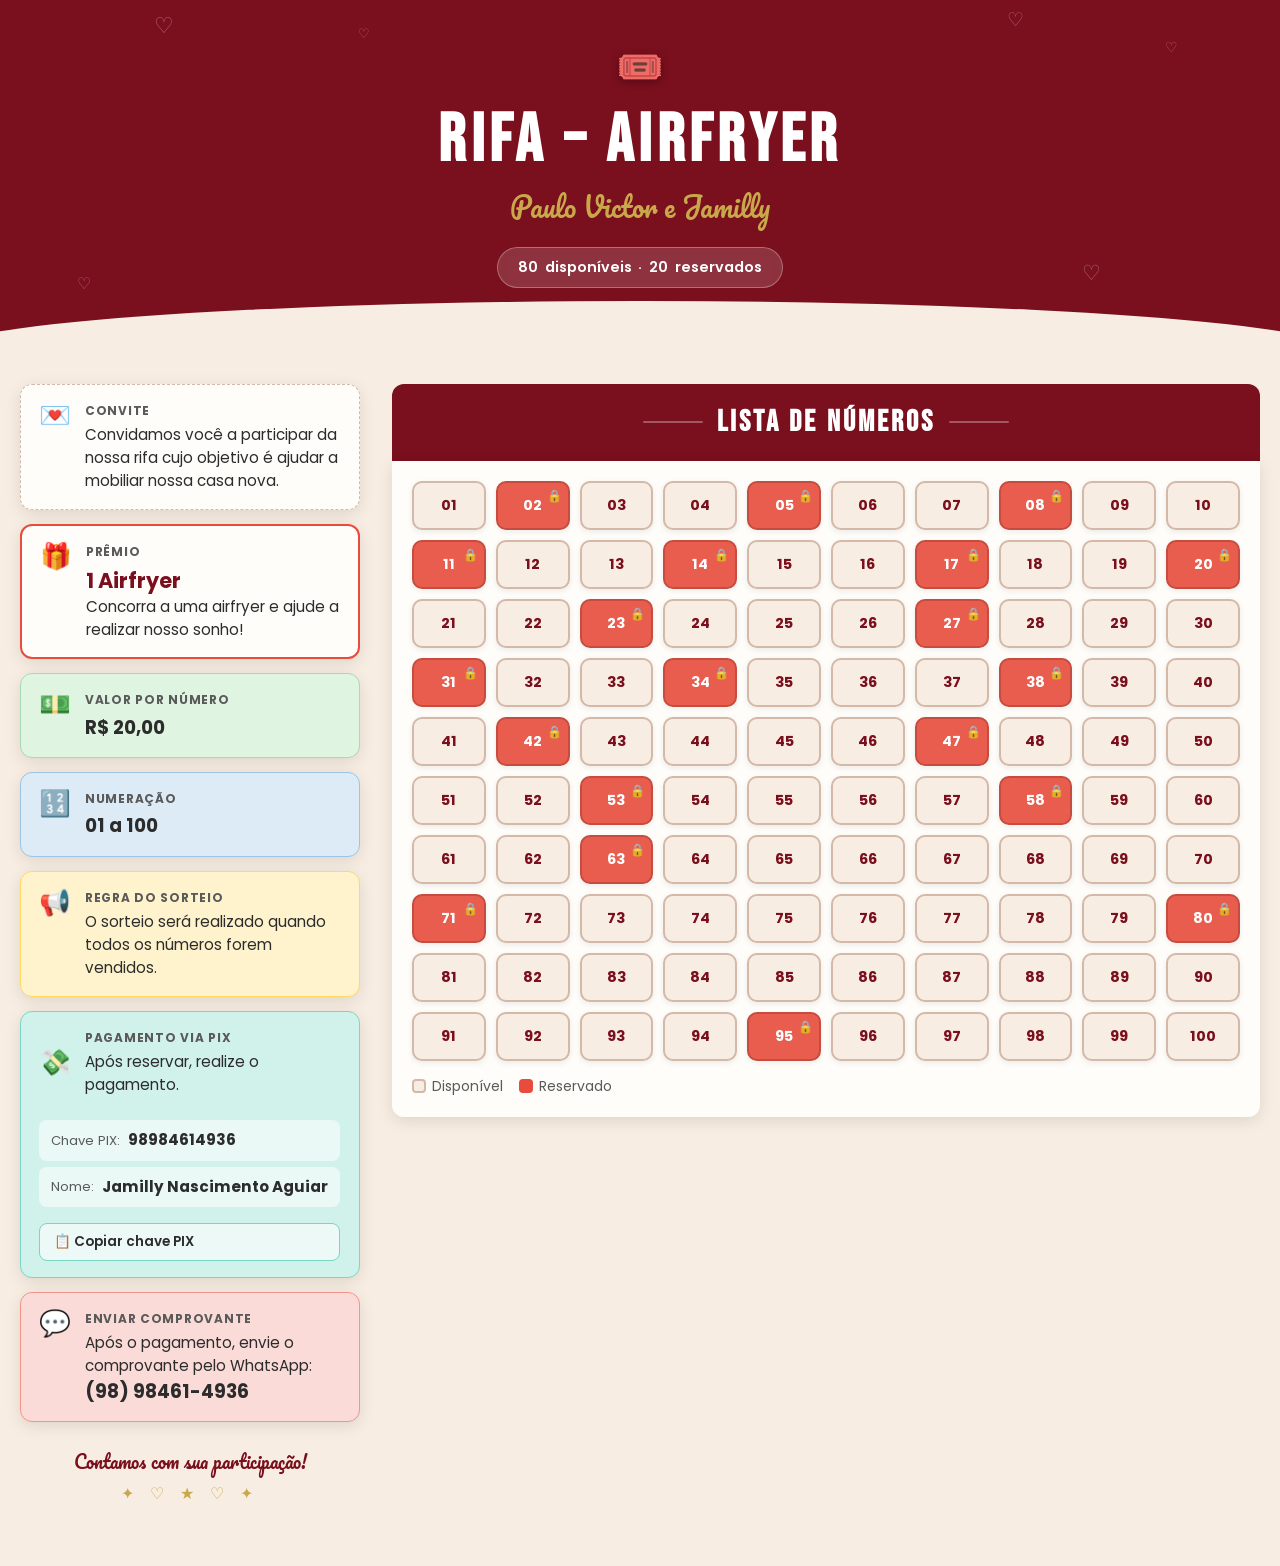
==== commit 7af1fad9: "ux" ====
--- a/detalhe.html
+++ b/detalhe.html
@@ -3,40 +3,70 @@
   <head>
     <meta charset="UTF-8" />
     <meta name="viewport" content="width=device-width, initial-scale=1.0" />
-    <title>Detalhe - Rifa Jamilly</title>
+    <title>Reservar Número – Rifa Airfryer</title>
     <link rel="preconnect" href="https://fonts.googleapis.com" />
     <link rel="preconnect" href="https://fonts.gstatic.com" crossorigin />
     <link
-      href="https://fonts.googleapis.com/css2?family=Inter:wght@400;600;700&family=Playfair+Display:wght@600;700&display=swap"
+      href="https://fonts.googleapis.com/css2?family=Bebas+Neue&family=Pacifico&family=Poppins:wght@400;600;700&display=swap"
       rel="stylesheet"
     />
     <link rel="stylesheet" href="css/style.css" />
   </head>
   <body>
+    <!-- Mini header -->
+    <header class="site-header" style="padding-bottom: 48px;">
+      <span class="heart heart-1">♡</span>
+      <span class="heart heart-3">♡</span>
+      <span class="heart heart-4">♡</span>
+      <div class="header-inner">
+        <span class="header-ticket" aria-hidden="true">🎟️</span>
+        <h1 style="font-size: clamp(1.8rem, 5vw, 2.8rem);">RIFA – AIRFRYER</h1>
+        <p class="header-subtitle" style="font-size: 1rem; margin-bottom: 0;">Paulo Victor e Jamilly</p>
+      </div>
+    </header>
+
     <main class="container">
       <a class="back-link" href="index.html">← Voltar para todos os números</a>
 
       <section class="detail-grid">
+        <!-- Card informações -->
         <article class="card">
           <h2 class="section-title">Informações da Rifa</h2>
-          <p><strong>Nome:</strong> Rifa Jamilly</p>
-          <p><strong>Prêmio:</strong> Cesta especial com itens personalizados.</p>
-          <p><strong>Data do sorteio:</strong> 30/08/2026</p>
-          <p><strong>Valor por número:</strong> R$ 10,00</p>
+
+          <div class="detail-info-row">
+            <strong>🎁 Prêmio:</strong>
+            <span>1 Airfryer</span>
+          </div>
+          <div class="detail-info-row">
+            <strong>💵 Valor:</strong>
+            <span>R$ 20,00 por número</span>
+          </div>
+          <div class="detail-info-row">
+            <strong>🔢 Numeração:</strong>
+            <span>01 a 100</span>
+          </div>
 
           <ul class="list">
-            <li>Escolha um número disponível.</li>
-            <li>Envie o comprovante do PIX após reservar.</li>
-            <li>O sorteio será realizado ao vivo no Instagram.</li>
+            <li>Escolha um número disponível e clique para reservar.</li>
+            <li>Realize o pagamento via PIX para Jamilly Nascimento Aguiar.</li>
+            <li>Envie o comprovante pelo WhatsApp após o pagamento.</li>
+            <li>O sorteio ocorrerá quando todos os números forem vendidos.</li>
           </ul>
 
           <div class="pix-box">
-            <span class="pix-key">Chave PIX: <strong id="pix-key">98984614936</strong></span>
-            <button class="btn btn-outline" id="copy-pix" type="button">📋 Copiar PIX</button>
+            <p class="pix-box-label">💸 Pagamento via PIX</p>
+            <p class="pix-key" id="pix-key">98984614936</p>
+            <p style="font-size:0.85rem; color: var(--texto-suave); margin-top:4px;">
+              Nome: <strong>Jamilly Nascimento Aguiar</strong>
+            </p>
+            <button class="btn btn-outline" id="copy-pix" type="button" style="margin-top:12px;">
+              📋 Copiar chave PIX
+            </button>
           </div>
         </article>
 
-        <aside class="card">
+        <!-- Card número selecionado -->
+        <aside class="card" style="text-align: center;">
           <h2 class="section-title">Número Selecionado</h2>
           <div id="selected-number" class="number-display">--</div>
           <div id="status-badge" class="badge">Status</div>
@@ -53,7 +83,7 @@
             💬 Reservar via WhatsApp
           </a>
           <button id="whatsapp-disabled" class="btn btn-disabled hidden" type="button" disabled>
-            💬 Reservar via WhatsApp
+            💬 Já reservado
           </button>
           <p id="reserved-message" class="notice hidden">Este número já foi reservado 💛</p>
         </aside>
--- a/css/style.css
+++ b/css/style.css
@@ -1,24 +1,42 @@
+/* ===== VARIÁVEIS ===== */
 :root {
-  --vinho: #6b0f1a;
+  --vinho: #7a0f1d;
+  --vinho-dark: #5c0a16;
+  --vermelho: #e74c3c;
+  --bege: #f7ede2;
+  --branco-suave: #fffdf9;
+  --branco: #ffffff;
   --dourado: #c9a84c;
-  --bege-claro: #f5efe6;
   --texto: #2c2c2c;
-  --branco: #ffffff;
-  --verde: #2e7d32;
-  --vermelho: #c62828;
-  --sombra: 0 6px 18px rgba(0, 0, 0, 0.12);
-  --sombra-intensa: 0 10px 24px rgba(0, 0, 0, 0.18);
-}
-
-* {
+  --texto-suave: #5a5a5a;
+
+  /* Cards */
+  --card-verde: #dff5e1;
+  --card-verde-borda: #a8d9b0;
+  --card-azul: #ddebf7;
+  --card-azul-borda: #9dc3e6;
+  --card-amarelo: #fff3cd;
+  --card-amarelo-borda: #ffd966;
+  --card-pix: #d1f2eb;
+  --card-pix-borda: #76d7c4;
+  --card-whats: #fadbd8;
+  --card-whats-borda: #f1948a;
+
+  --sombra: 0 4px 16px rgba(0, 0, 0, 0.1);
+  --sombra-intensa: 0 8px 24px rgba(0, 0, 0, 0.18);
+  --radius: 12px;
+}
+
+/* ===== RESET ===== */
+*, *::before, *::after {
   box-sizing: border-box;
   margin: 0;
   padding: 0;
 }
 
 body {
-  font-family: "Inter", sans-serif;
-  background: var(--bege-claro);
+  font-family: "Poppins", "Inter", sans-serif;
+  background: var(--bege);
   color: var(--texto);
   line-height: 1.6;
   min-height: 100vh;
@@ -29,83 +47,434 @@
   text-decoration: none;
 }
 
-.container {
-  max-width: 1200px;
-  margin: 0 auto;
-  padding: 32px 20px 48px;
-}
-
-.header {
+/* ===== HEADER ===== */
+.site-header {
+  background: var(--vinho);
+  position: relative;
+  padding: 36px 24px 64px;
   text-align: center;
-  margin-bottom: 32px;
-}
-
-.header h1 {
-  font-family: "Playfair Display", serif;
-  font-size: clamp(2rem, 4vw, 3rem);
-  color: var(--vinho);
+  overflow: hidden;
+}
+
+.site-header::after {
+  content: "";
+  position: absolute;
+  bottom: -1px;
+  left: -5%;
+  width: 110%;
+  height: 52px;
+  background: var(--bege);
+  border-radius: 50% 50% 0 0 / 100% 100% 0 0;
+}
+
+.header-inner {
+  position: relative;
+  z-index: 1;
+}
+
+.header-ticket {
+  font-size: 2.4rem;
+  display: block;
   margin-bottom: 8px;
-}
-
-.header p {
-  font-size: 1.05rem;
-  margin-bottom: 16px;
+  filter: drop-shadow(0 2px 4px rgba(0,0,0,0.3));
+}
+
+.site-header h1 {
+  font-family: "Bebas Neue", "Anton", sans-serif;
+  font-size: clamp(2.6rem, 7vw, 4.2rem);
+  color: var(--branco);
+  letter-spacing: 0.08em;
+  line-height: 1.1;
+  text-transform: uppercase;
+}
+
+.header-subtitle {
+  font-family: "Pacifico", cursive;
+  font-size: clamp(1.1rem, 3vw, 1.7rem);
+  color: var(--dourado);
+  margin-top: 6px;
+  margin-bottom: 18px;
 }
 
 .counter {
   display: inline-flex;
-  gap: 12px;
-  padding: 8px 16px;
+  gap: 4px;
+  padding: 8px 20px;
   border-radius: 999px;
-  background: var(--branco);
+  background: rgba(255,255,255,0.15);
+  border: 1.5px solid rgba(255,255,255,0.3);
+  color: var(--branco);
+  font-weight: 600;
+  font-size: 0.9rem;
+  backdrop-filter: blur(4px);
+}
+
+/* Corações decorativos do header */
+.heart {
+  position: absolute;
+  font-size: 1.1rem;
+  color: rgba(255,255,255,0.35);
+  line-height: 1;
+  pointer-events: none;
+  user-select: none;
+}
+.heart-1 { top: 14px; left: 12%; font-size: 1.4rem; }
+.heart-2 { top: 28px; left: 28%; font-size: 0.8rem; }
+.heart-3 { top: 10px; right: 20%; font-size: 1.2rem; }
+.heart-4 { top: 40px; right: 8%; font-size: 0.9rem; }
+.heart-5 { bottom: 60px; left: 6%; font-size: 1rem; }
+.heart-6 { bottom: 68px; right: 14%; font-size: 1.3rem; }
+
+/* ===== LAYOUT PRINCIPAL ===== */
+.main-layout {
+  display: flex;
+  flex-direction: column;
+  gap: 32px;
+  max-width: 1280px;
+  margin: 0 auto;
+  padding: 32px 20px 56px;
+}
+
+@media (min-width: 1024px) {
+  .main-layout {
+    flex-direction: row;
+    align-items: flex-start;
+  }
+
+  .info-column {
+    width: 340px;
+    flex-shrink: 0;
+  }
+
+  .numbers-column {
+    flex: 1;
+    min-width: 0;
+  }
+}
+
+/* ===== COLUNA DE INFORMAÇÕES ===== */
+.info-column {
+  display: flex;
+  flex-direction: column;
+  gap: 14px;
+}
+
+/* ===== CARDS INFORMATIVOS ===== */
+.info-card {
+  border-radius: var(--radius);
+  padding: 16px 18px;
+  display: flex;
+  align-items: flex-start;
+  gap: 14px;
   box-shadow: var(--sombra);
+}
+
+.info-card-icon {
+  font-size: 1.6rem;
+  flex-shrink: 0;
+  line-height: 1;
+  margin-top: 2px;
+}
+
+.info-card-body {
+  flex: 1;
+}
+
+.info-card-title {
+  font-size: 0.75rem;
+  font-weight: 700;
+  text-transform: uppercase;
+  letter-spacing: 0.06em;
+  color: var(--texto-suave);
+  margin-bottom: 4px;
+}
+
+.info-card-text {
+  font-size: 0.95rem;
+  line-height: 1.5;
+  color: var(--texto);
+}
+
+.info-card-text strong {
+  font-size: 1.15rem;
+  display: block;
+}
+
+/* Card convite */
+.card-convite {
+  background: var(--branco-suave);
+  border: 1.5px dashed #d4b8a8;
+}
+
+/* Card prêmio */
+.card-premio {
+  background: var(--branco-suave);
+  border: 2px solid var(--vermelho);
+}
+
+.card-premio .info-card-text strong {
+  color: var(--vinho);
+  font-size: 1.3rem;
+}
+
+/* Card valor */
+.card-valor {
+  background: var(--card-verde);
+  border: 1.5px solid var(--card-verde-borda);
+}
+
+/* Card números */
+.card-numeros {
+  background: var(--card-azul);
+  border: 1.5px solid var(--card-azul-borda);
+}
+
+/* Card regras */
+.card-regras {
+  background: var(--card-amarelo);
+  border: 1.5px solid var(--card-amarelo-borda);
+}
+
+/* Card PIX */
+.card-pix {
+  background: var(--card-pix);
+  border: 1.5px solid var(--card-pix-borda);
+  flex-direction: column;
+}
+
+.card-pix .pix-header {
+  display: flex;
+  align-items: center;
+  gap: 14px;
+}
+
+.card-pix .pix-details {
+  margin-top: 10px;
+  display: flex;
+  flex-direction: column;
+  gap: 6px;
+}
+
+.pix-field {
+  display: flex;
+  align-items: center;
+  gap: 8px;
+  background: rgba(255,255,255,0.55);
+  border-radius: 8px;
+  padding: 8px 12px;
+}
+
+.pix-field span {
+  font-size: 0.82rem;
+  color: var(--texto-suave);
+  white-space: nowrap;
+}
+
+.pix-field strong {
+  font-size: 0.95rem;
+  color: var(--texto);
+  word-break: break-all;
+}
+
+.btn-copy-pix {
+  display: inline-flex;
+  align-items: center;
+  gap: 6px;
+  margin-top: 10px;
+  padding: 8px 14px;
+  border-radius: 8px;
+  border: 1.5px solid var(--card-pix-borda);
+  background: rgba(255,255,255,0.6);
+  font-size: 0.85rem;
   font-weight: 600;
-  font-size: 0.95rem;
+  color: var(--texto);
+  cursor: pointer;
+  transition: background 0.2s;
+  font-family: inherit;
+}
+
+.btn-copy-pix:hover {
+  background: rgba(255,255,255,0.85);
+}
+
+/* Card WhatsApp */
+.card-whats {
+  background: var(--card-whats);
+  border: 1.5px solid var(--card-whats-borda);
+}
+
+/* Rodapé da coluna */
+.info-footer {
+  text-align: center;
+  padding: 12px 0 4px;
+}
+
+.info-footer-text {
+  font-family: "Pacifico", cursive;
+  font-size: 1.1rem;
+  color: var(--vinho);
+}
+
+.info-footer-deco {
+  font-size: 1rem;
+  margin-top: 4px;
+  letter-spacing: 6px;
+  color: var(--dourado);
+}
+
+/* ===== COLUNA DE NÚMEROS ===== */
+.numbers-column {
+  display: flex;
+  flex-direction: column;
+  gap: 0;
+}
+
+.numbers-section-header {
+  background: var(--vinho);
+  border-radius: var(--radius) var(--radius) 0 0;
+  padding: 14px 20px;
+  display: flex;
+  align-items: center;
+  justify-content: center;
+  gap: 14px;
+}
+
+.numbers-section-header h2 {
+  font-family: "Bebas Neue", "Anton", sans-serif;
+  font-size: clamp(1.4rem, 3vw, 1.9rem);
+  color: var(--branco);
+  letter-spacing: 0.1em;
+  text-transform: uppercase;
+}
+
+.numbers-section-header .deco-line {
+  flex: 1;
+  height: 2px;
+  background: rgba(255,255,255,0.3);
+  border-radius: 2px;
+  max-width: 60px;
+}
+
+.numbers-grid-wrapper {
+  background: var(--branco-suave);
+  border-radius: 0 0 var(--radius) var(--radius);
+  padding: 20px;
+  box-shadow: var(--sombra);
 }
 
 .numbers-grid {
   display: grid;
-  grid-template-columns: repeat(4, minmax(0, 1fr));
-  gap: 14px;
+  grid-template-columns: repeat(5, minmax(0, 1fr));
+  gap: 10px;
+}
+
+@media (min-width: 480px) {
+  .numbers-grid {
+    grid-template-columns: repeat(8, minmax(0, 1fr));
+  }
+}
+
+@media (min-width: 768px) {
+  .numbers-grid {
+    grid-template-columns: repeat(10, minmax(0, 1fr));
+  }
 }
 
 .number-card {
   position: relative;
-  border: 2px solid var(--dourado);
-  border-radius: 12px;
-  background: var(--bege-claro);
-  color: var(--vinho);
-  font-size: 1.05rem;
+  border: 2px solid #d4b8a8;
+  border-radius: 10px;
+  background: var(--bege);
+  color: var(--vinho);
+  font-size: 0.9rem;
   font-weight: 700;
-  padding: 16px 0;
+  font-family: "Poppins", sans-serif;
+  padding: 12px 4px;
   text-align: center;
   cursor: pointer;
-  box-shadow: var(--sombra);
-  transition: transform 0.2s ease, box-shadow 0.2s ease;
-  min-height: 52px;
+  box-shadow: 0 2px 6px rgba(0,0,0,0.08);
+  transition: transform 0.18s ease, box-shadow 0.18s ease, background 0.18s;
+  min-height: 48px;
 }
 
 .number-card.available:hover {
-  transform: scale(1.08);
+  transform: scale(1.1);
   box-shadow: var(--sombra-intensa);
+  background: var(--vinho);
+  color: var(--branco);
+  border-color: var(--vinho);
 }
 
 .number-card.reserved {
   background: var(--vermelho);
   color: var(--branco);
   cursor: not-allowed;
-  border-color: transparent;
+  border-color: #c0392b;
 }
 
 .number-card.reserved .lock {
   position: absolute;
-  top: 8px;
-  right: 10px;
-  font-size: 1rem;
+  top: 4px;
+  right: 6px;
+  font-size: 0.75rem;
 }
 
 .number-card:disabled {
-  opacity: 0.92;
+  opacity: 0.9;
+}
+
+/* ===== LEGENDA ===== */
+.grid-legend {
+  display: flex;
+  gap: 16px;
+  flex-wrap: wrap;
+  margin-top: 14px;
+  font-size: 0.875rem;
+  color: var(--texto-suave);
+}
+
+.legend-item {
+  display: flex;
+  align-items: center;
+  gap: 6px;
+}
+
+.legend-dot {
+  width: 14px;
+  height: 14px;
+  border-radius: 4px;
+  flex-shrink: 0;
+}
+
+.legend-dot.available {
+  background: var(--bege);
+  border: 2px solid #d4b8a8;
+}
+
+.legend-dot.reserved {
+  background: var(--vermelho);
+}
+
+/* ===== PÁGINA DETALHE ===== */
+.container {
+  max-width: 980px;
+  margin: 0 auto;
+  padding: 32px 20px 56px;
+}
+
+.back-link {
+  display: inline-flex;
+  align-items: center;
+  gap: 8px;
+  margin-bottom: 24px;
+  color: var(--vinho);
+  font-weight: 600;
+  font-size: 0.95rem;
+  transition: opacity 0.2s;
+}
+
+.back-link:hover {
+  opacity: 0.75;
 }
 
 .detail-grid {
@@ -114,78 +483,155 @@
   gap: 24px;
 }
 
+@media (min-width: 768px) {
+  .detail-grid {
+    grid-template-columns: 1.3fr 0.7fr;
+    align-items: start;
+  }
+}
+
 .card {
-  background: var(--branco);
-  border-radius: 12px;
-  padding: 24px;
+  background: var(--branco-suave);
+  border-radius: var(--radius);
+  padding: 28px;
   box-shadow: var(--sombra);
 }
 
 .section-title {
-  font-family: "Playfair Display", serif;
+  font-family: "Bebas Neue", "Anton", sans-serif;
   color: var(--vinho);
   font-size: 1.6rem;
-  margin-bottom: 12px;
+  letter-spacing: 0.06em;
+  margin-bottom: 16px;
+}
+
+.detail-info-row {
+  display: flex;
+  align-items: baseline;
+  gap: 8px;
+  margin-bottom: 10px;
+  font-size: 0.95rem;
+}
+
+.detail-info-row strong {
+  color: var(--vinho);
+  white-space: nowrap;
 }
 
 .list {
-  padding-left: 20px;
+  list-style: none;
   display: grid;
   gap: 8px;
   margin-top: 12px;
 }
 
+.list li {
+  display: flex;
+  align-items: flex-start;
+  gap: 8px;
+  font-size: 0.93rem;
+}
+
+.list li::before {
+  content: "✦";
+  color: var(--dourado);
+  font-size: 0.75rem;
+  margin-top: 3px;
+  flex-shrink: 0;
+}
+
+.pix-box {
+  margin-top: 20px;
+  background: var(--card-pix);
+  border: 1.5px solid var(--card-pix-borda);
+  border-radius: var(--radius);
+  padding: 16px;
+}
+
+.pix-box-label {
+  font-size: 0.75rem;
+  font-weight: 700;
+  text-transform: uppercase;
+  letter-spacing: 0.07em;
+  color: var(--texto-suave);
+  margin-bottom: 8px;
+}
+
+.pix-key {
+  font-weight: 700;
+  font-size: 1.05rem;
+  word-break: break-all;
+  color: var(--texto);
+}
+
 .badge {
   display: inline-flex;
   align-items: center;
   gap: 8px;
-  padding: 6px 12px;
+  padding: 7px 14px;
   border-radius: 999px;
   font-size: 0.9rem;
   font-weight: 600;
-  margin-top: 8px;
+  margin-top: 10px;
 }
 
 .badge.available {
-  background: rgba(46, 125, 50, 0.12);
-  color: var(--verde);
+  background: var(--card-verde);
+  color: #1a7a40;
+  border: 1.5px solid var(--card-verde-borda);
 }
 
 .badge.reserved {
-  background: rgba(198, 40, 40, 0.12);
-  color: var(--vermelho);
+  background: var(--card-whats);
+  color: #a93226;
+  border: 1.5px solid var(--card-whats-borda);
 }
 
 .number-display {
-  font-size: clamp(3rem, 8vw, 5rem);
-  font-weight: 700;
-  margin-bottom: 8px;
+  font-family: "Bebas Neue", "Anton", sans-serif;
+  font-size: clamp(4rem, 10vw, 6rem);
+  letter-spacing: 0.04em;
+  font-weight: 400;
+  line-height: 1;
+  margin-bottom: 6px;
 }
 
 .number-display.available {
-  color: var(--verde);
+  color: var(--vinho);
 }
 
 .number-display.reserved {
   color: var(--vermelho);
 }
 
+.notice {
+  margin-top: 14px;
+  font-weight: 600;
+  font-size: 0.92rem;
+  color: var(--vinho);
+}
+
 .btn {
   display: inline-flex;
   align-items: center;
   justify-content: center;
   gap: 8px;
-  padding: 12px 18px;
+  padding: 13px 20px;
   border-radius: 10px;
   border: none;
   font-weight: 600;
+  font-size: 0.95rem;
+  font-family: inherit;
   cursor: pointer;
   min-width: 44px;
   min-height: 44px;
-  transition: transform 0.2s ease, box-shadow 0.2s ease;
-}
-
-.btn:hover {
+  transition: transform 0.18s ease, box-shadow 0.18s ease, opacity 0.18s;
+  margin-top: 16px;
+  width: 100%;
+  text-align: center;
+}
+
+.btn:hover:not(:disabled) {
   transform: scale(1.03);
   box-shadow: var(--sombra-intensa);
 }
@@ -197,18 +643,20 @@
 
 .btn-outline {
   background: transparent;
-  border: 1px solid var(--vinho);
-  color: var(--vinho);
+  border: 1.5px solid var(--vinho);
+  color: var(--vinho);
+  margin-top: 10px;
+  width: auto;
 }
 
 .btn-success {
-  background: var(--verde);
+  background: #25d366;
   color: var(--branco);
 }
 
 .btn-disabled {
-  background: #d9d9d9;
-  color: #666666;
+  background: #e0dbd5;
+  color: #999;
   cursor: not-allowed;
   box-shadow: none;
 }
@@ -218,52 +666,6 @@
   box-shadow: none;
 }
 
-.pix-box {
-  display: flex;
-  flex-wrap: wrap;
-  gap: 12px;
-  align-items: center;
-  margin-top: 12px;
-}
-
-.pix-key {
-  font-weight: 600;
-  font-size: 1rem;
-  word-break: break-all;
-}
-
-.notice {
-  margin-top: 16px;
-  font-weight: 600;
-  color: var(--vinho);
-}
-
 .hidden {
   display: none;
 }
-
-.back-link {
-  display: inline-flex;
-  align-items: center;
-  gap: 8px;
-  margin-bottom: 20px;
-  color: var(--vinho);
-  font-weight: 600;
-}
-
-@media (min-width: 480px) {
-  .numbers-grid {
-    grid-template-columns: repeat(6, minmax(0, 1fr));
-  }
-}
-
-@media (min-width: 1024px) {
-  .numbers-grid {
-    grid-template-columns: repeat(10, minmax(0, 1fr));
-  }
-
-  .detail-grid {
-    grid-template-columns: 1.2fr 0.8fr;
-    align-items: start;
-  }
-}
